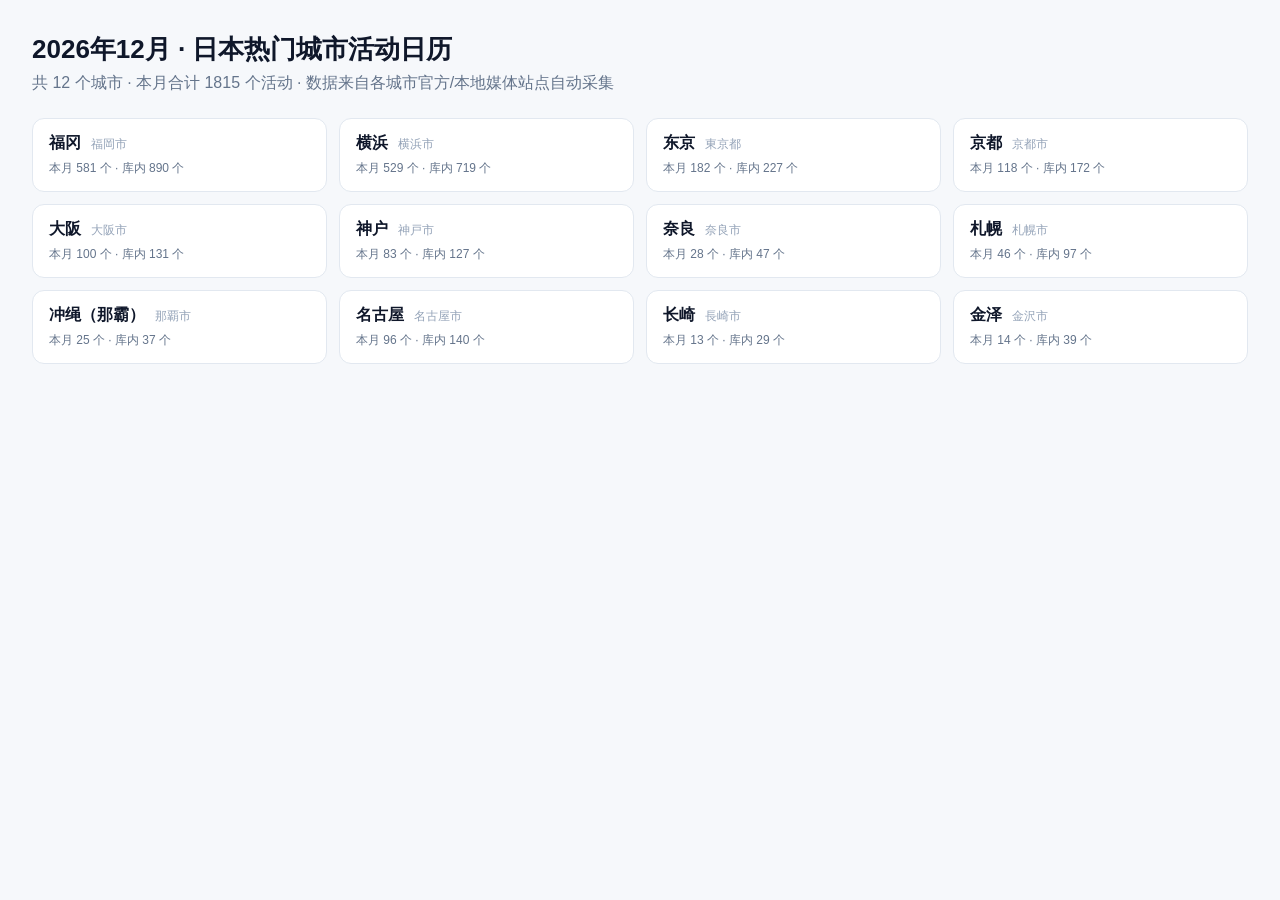
==== docs/2026-12/index.html @ 8df1f99e "feat: 日本热门城市活动日历（12 城市统一版，2,655 条真实活动）" ====
<!DOCTYPE html><html lang="zh-CN"><head><meta charset="utf-8">
<meta name="viewport" content="width=device-width,initial-scale=1"><title>2026-12 日本热门城市活动日历</title>
<style>body{font-family:-apple-system,"Hiragino Sans","Noto Sans JP",sans-serif;background:#f6f8fb;margin:0;padding:32px;color:#0f172a}
h1{font-size:26px;margin:0 0 6px}p.sub{color:#64748b;margin:0 0 24px}
ul{list-style:none;padding:0;display:grid;grid-template-columns:repeat(auto-fill,minmax(240px,1fr));gap:12px}
li{background:#fff;border:1px solid #e2e8f0;border-radius:12px;padding:14px 16px}
a{text-decoration:none;color:#0f172a;display:block}a span{color:#94a3b8;font-size:12px;margin-left:6px}
em{display:block;color:#64748b;font-style:normal;font-size:12px;margin-top:6px}</style></head><body>
<h1>2026年12月 · 日本热门城市活动日历</h1>
<p class="sub">共 12 个城市 · 本月合计 1815 个活动 · 数据来自各城市官方/本地媒体站点自动采集</p>
<ul><li><a href="fukuoka.html"><b>福冈</b> <span>福岡市</span></a><em>本月 581 个 · 库内 890 个</em></li>
<li><a href="yokohama.html"><b>横浜</b> <span>横浜市</span></a><em>本月 529 个 · 库内 719 个</em></li>
<li><a href="tokyo.html"><b>东京</b> <span>東京都</span></a><em>本月 182 个 · 库内 227 个</em></li>
<li><a href="kyoto.html"><b>京都</b> <span>京都市</span></a><em>本月 118 个 · 库内 172 个</em></li>
<li><a href="osaka.html"><b>大阪</b> <span>大阪市</span></a><em>本月 100 个 · 库内 131 个</em></li>
<li><a href="kobe.html"><b>神户</b> <span>神戸市</span></a><em>本月 83 个 · 库内 127 个</em></li>
<li><a href="nara.html"><b>奈良</b> <span>奈良市</span></a><em>本月 28 个 · 库内 47 个</em></li>
<li><a href="sapporo.html"><b>札幌</b> <span>札幌市</span></a><em>本月 46 个 · 库内 97 个</em></li>
<li><a href="okinawa.html"><b>冲绳（那霸）</b> <span>那覇市</span></a><em>本月 25 个 · 库内 37 个</em></li>
<li><a href="nagoya.html"><b>名古屋</b> <span>名古屋市</span></a><em>本月 96 个 · 库内 140 个</em></li>
<li><a href="nagasaki.html"><b>长崎</b> <span>長崎市</span></a><em>本月 13 个 · 库内 29 个</em></li>
<li><a href="kanazawa.html"><b>金泽</b> <span>金沢市</span></a><em>本月 14 个 · 库内 39 个</em></li></ul></body></html>
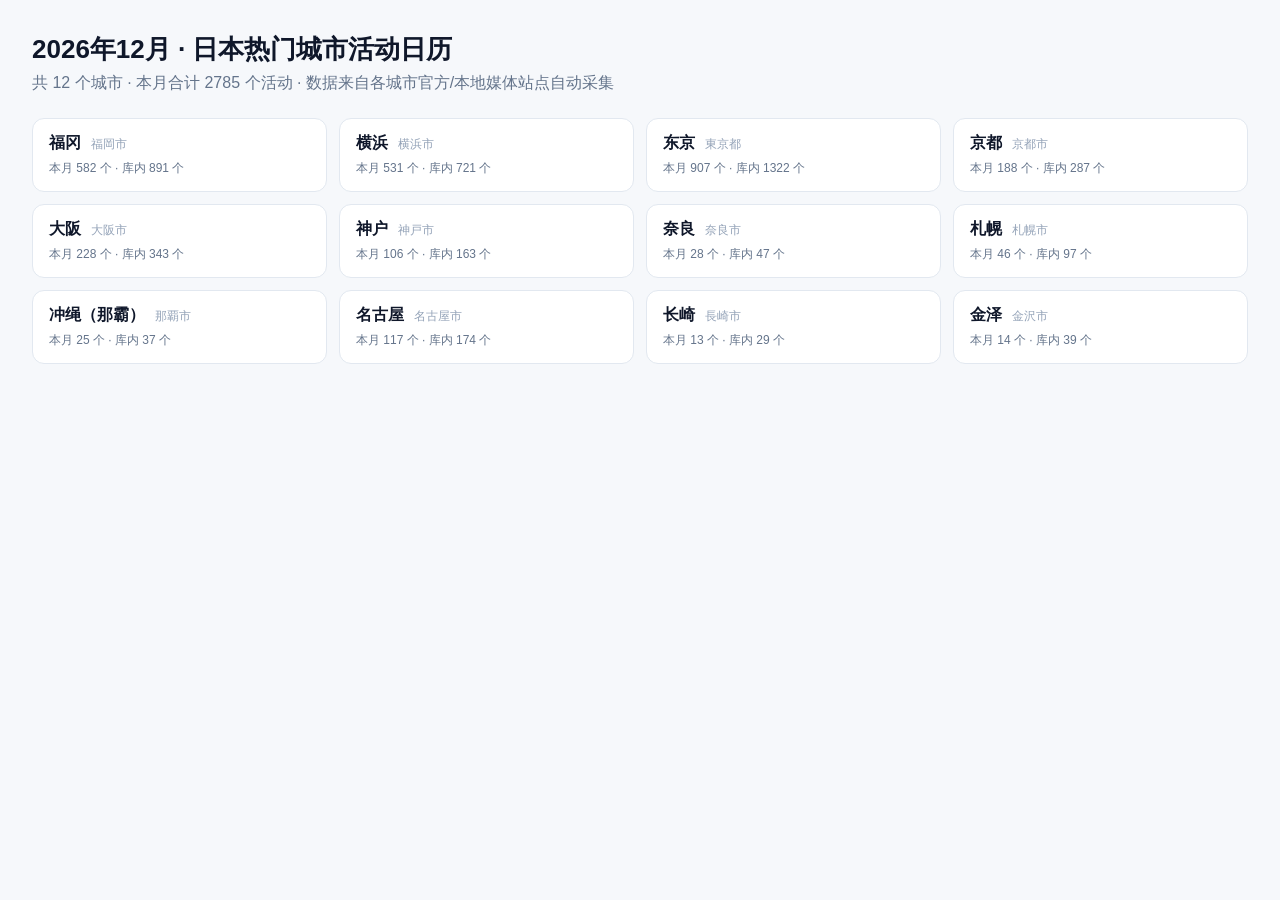
==== commit b24b4f85: "feat: walkerplus 按「全 N 件」自动翻页，东京 198→1307、大阪 131→343、京都 150→287" ====
--- a/docs/2026-12/index.html
+++ b/docs/2026-12/index.html
@@ -7,16 +7,16 @@
 a{text-decoration:none;color:#0f172a;display:block}a span{color:#94a3b8;font-size:12px;margin-left:6px}
 em{display:block;color:#64748b;font-style:normal;font-size:12px;margin-top:6px}</style></head><body>
 <h1>2026年12月 · 日本热门城市活动日历</h1>
-<p class="sub">共 12 个城市 · 本月合计 1815 个活动 · 数据来自各城市官方/本地媒体站点自动采集</p>
-<ul><li><a href="fukuoka.html"><b>福冈</b> <span>福岡市</span></a><em>本月 581 个 · 库内 890 个</em></li>
-<li><a href="yokohama.html"><b>横浜</b> <span>横浜市</span></a><em>本月 529 个 · 库内 719 个</em></li>
-<li><a href="tokyo.html"><b>东京</b> <span>東京都</span></a><em>本月 182 个 · 库内 227 个</em></li>
-<li><a href="kyoto.html"><b>京都</b> <span>京都市</span></a><em>本月 118 个 · 库内 172 个</em></li>
-<li><a href="osaka.html"><b>大阪</b> <span>大阪市</span></a><em>本月 100 个 · 库内 131 个</em></li>
-<li><a href="kobe.html"><b>神户</b> <span>神戸市</span></a><em>本月 83 个 · 库内 127 个</em></li>
+<p class="sub">共 12 个城市 · 本月合计 2785 个活动 · 数据来自各城市官方/本地媒体站点自动采集</p>
+<ul><li><a href="fukuoka.html"><b>福冈</b> <span>福岡市</span></a><em>本月 582 个 · 库内 891 个</em></li>
+<li><a href="yokohama.html"><b>横浜</b> <span>横浜市</span></a><em>本月 531 个 · 库内 721 个</em></li>
+<li><a href="tokyo.html"><b>东京</b> <span>東京都</span></a><em>本月 907 个 · 库内 1322 个</em></li>
+<li><a href="kyoto.html"><b>京都</b> <span>京都市</span></a><em>本月 188 个 · 库内 287 个</em></li>
+<li><a href="osaka.html"><b>大阪</b> <span>大阪市</span></a><em>本月 228 个 · 库内 343 个</em></li>
+<li><a href="kobe.html"><b>神户</b> <span>神戸市</span></a><em>本月 106 个 · 库内 163 个</em></li>
 <li><a href="nara.html"><b>奈良</b> <span>奈良市</span></a><em>本月 28 个 · 库内 47 个</em></li>
 <li><a href="sapporo.html"><b>札幌</b> <span>札幌市</span></a><em>本月 46 个 · 库内 97 个</em></li>
 <li><a href="okinawa.html"><b>冲绳（那霸）</b> <span>那覇市</span></a><em>本月 25 个 · 库内 37 个</em></li>
-<li><a href="nagoya.html"><b>名古屋</b> <span>名古屋市</span></a><em>本月 96 个 · 库内 140 个</em></li>
+<li><a href="nagoya.html"><b>名古屋</b> <span>名古屋市</span></a><em>本月 117 个 · 库内 174 个</em></li>
 <li><a href="nagasaki.html"><b>长崎</b> <span>長崎市</span></a><em>本月 13 个 · 库内 29 个</em></li>
 <li><a href="kanazawa.html"><b>金泽</b> <span>金沢市</span></a><em>本月 14 个 · 库内 39 个</em></li></ul></body></html>
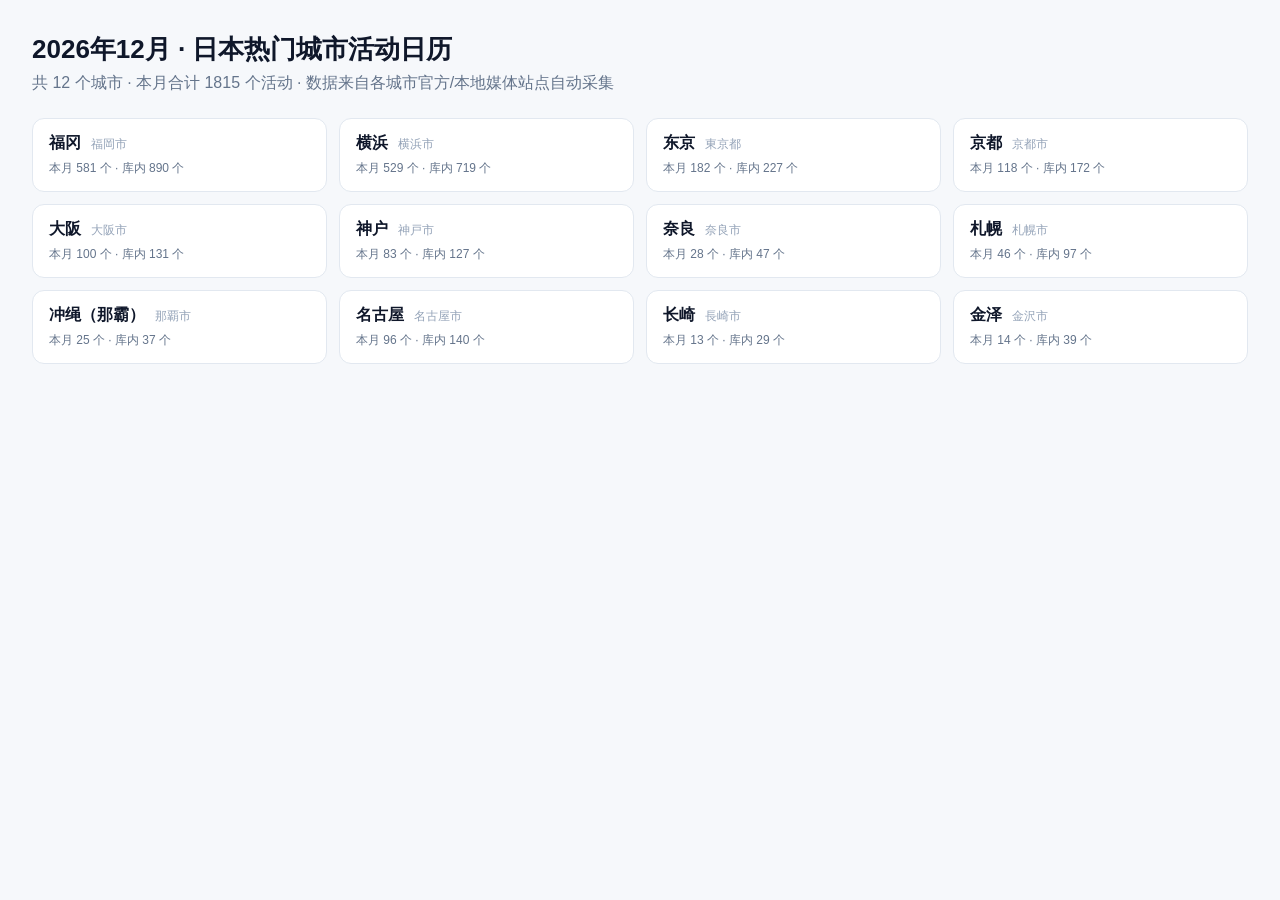
==== commit 5c04d520: "docs+data: 深翻页后库内 4,150 条，12 月 2,785 条，ICS 4,050" ====
--- a/docs/2026-12/index.html
+++ b/docs/2026-12/index.html
@@ -7,16 +7,16 @@
 a{text-decoration:none;color:#0f172a;display:block}a span{color:#94a3b8;font-size:12px;margin-left:6px}
 em{display:block;color:#64748b;font-style:normal;font-size:12px;margin-top:6px}</style></head><body>
 <h1>2026年12月 · 日本热门城市活动日历</h1>
-<p class="sub">共 12 个城市 · 本月合计 2785 个活动 · 数据来自各城市官方/本地媒体站点自动采集</p>
-<ul><li><a href="fukuoka.html"><b>福冈</b> <span>福岡市</span></a><em>本月 582 个 · 库内 891 个</em></li>
-<li><a href="yokohama.html"><b>横浜</b> <span>横浜市</span></a><em>本月 531 个 · 库内 721 个</em></li>
-<li><a href="tokyo.html"><b>东京</b> <span>東京都</span></a><em>本月 907 个 · 库内 1322 个</em></li>
-<li><a href="kyoto.html"><b>京都</b> <span>京都市</span></a><em>本月 188 个 · 库内 287 个</em></li>
-<li><a href="osaka.html"><b>大阪</b> <span>大阪市</span></a><em>本月 228 个 · 库内 343 个</em></li>
-<li><a href="kobe.html"><b>神户</b> <span>神戸市</span></a><em>本月 106 个 · 库内 163 个</em></li>
+<p class="sub">共 12 个城市 · 本月合计 1815 个活动 · 数据来自各城市官方/本地媒体站点自动采集</p>
+<ul><li><a href="fukuoka.html"><b>福冈</b> <span>福岡市</span></a><em>本月 581 个 · 库内 890 个</em></li>
+<li><a href="yokohama.html"><b>横浜</b> <span>横浜市</span></a><em>本月 529 个 · 库内 719 个</em></li>
+<li><a href="tokyo.html"><b>东京</b> <span>東京都</span></a><em>本月 182 个 · 库内 227 个</em></li>
+<li><a href="kyoto.html"><b>京都</b> <span>京都市</span></a><em>本月 118 个 · 库内 172 个</em></li>
+<li><a href="osaka.html"><b>大阪</b> <span>大阪市</span></a><em>本月 100 个 · 库内 131 个</em></li>
+<li><a href="kobe.html"><b>神户</b> <span>神戸市</span></a><em>本月 83 个 · 库内 127 个</em></li>
 <li><a href="nara.html"><b>奈良</b> <span>奈良市</span></a><em>本月 28 个 · 库内 47 个</em></li>
 <li><a href="sapporo.html"><b>札幌</b> <span>札幌市</span></a><em>本月 46 个 · 库内 97 个</em></li>
 <li><a href="okinawa.html"><b>冲绳（那霸）</b> <span>那覇市</span></a><em>本月 25 个 · 库内 37 个</em></li>
-<li><a href="nagoya.html"><b>名古屋</b> <span>名古屋市</span></a><em>本月 117 个 · 库内 174 个</em></li>
+<li><a href="nagoya.html"><b>名古屋</b> <span>名古屋市</span></a><em>本月 96 个 · 库内 140 个</em></li>
 <li><a href="nagasaki.html"><b>长崎</b> <span>長崎市</span></a><em>本月 13 个 · 库内 29 个</em></li>
 <li><a href="kanazawa.html"><b>金泽</b> <span>金沢市</span></a><em>本月 14 个 · 库内 39 个</em></li></ul></body></html>
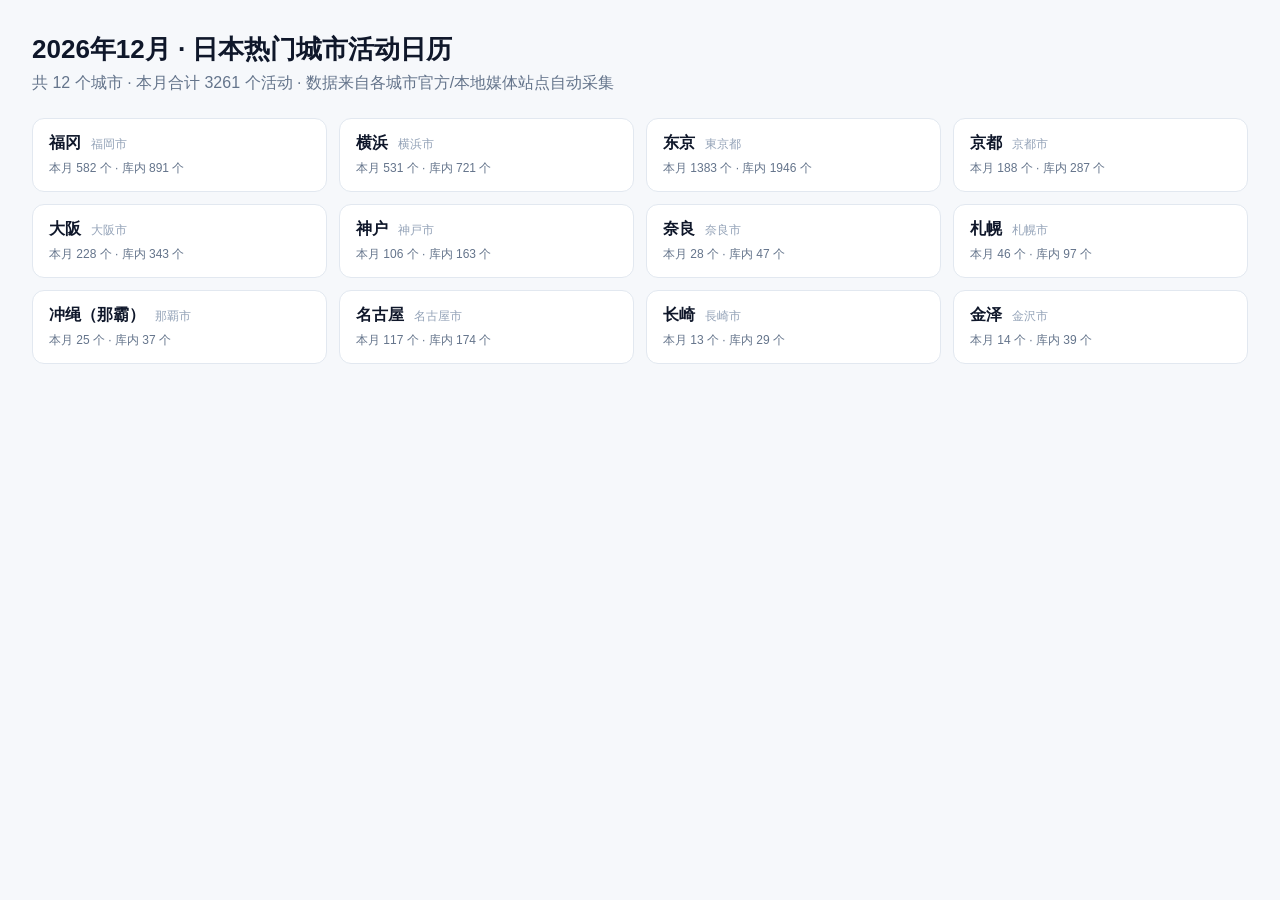
==== commit a8ae7804: "feat: Tokyo Art Beat source + fix walkerplus deep paging (4,774 events / 3,253 in Dec)" ====
--- a/docs/2026-12/index.html
+++ b/docs/2026-12/index.html
@@ -7,16 +7,16 @@
 a{text-decoration:none;color:#0f172a;display:block}a span{color:#94a3b8;font-size:12px;margin-left:6px}
 em{display:block;color:#64748b;font-style:normal;font-size:12px;margin-top:6px}</style></head><body>
 <h1>2026年12月 · 日本热门城市活动日历</h1>
-<p class="sub">共 12 个城市 · 本月合计 1815 个活动 · 数据来自各城市官方/本地媒体站点自动采集</p>
-<ul><li><a href="fukuoka.html"><b>福冈</b> <span>福岡市</span></a><em>本月 581 个 · 库内 890 个</em></li>
-<li><a href="yokohama.html"><b>横浜</b> <span>横浜市</span></a><em>本月 529 个 · 库内 719 个</em></li>
-<li><a href="tokyo.html"><b>东京</b> <span>東京都</span></a><em>本月 182 个 · 库内 227 个</em></li>
-<li><a href="kyoto.html"><b>京都</b> <span>京都市</span></a><em>本月 118 个 · 库内 172 个</em></li>
-<li><a href="osaka.html"><b>大阪</b> <span>大阪市</span></a><em>本月 100 个 · 库内 131 个</em></li>
-<li><a href="kobe.html"><b>神户</b> <span>神戸市</span></a><em>本月 83 个 · 库内 127 个</em></li>
+<p class="sub">共 12 个城市 · 本月合计 3261 个活动 · 数据来自各城市官方/本地媒体站点自动采集</p>
+<ul><li><a href="fukuoka.html"><b>福冈</b> <span>福岡市</span></a><em>本月 582 个 · 库内 891 个</em></li>
+<li><a href="yokohama.html"><b>横浜</b> <span>横浜市</span></a><em>本月 531 个 · 库内 721 个</em></li>
+<li><a href="tokyo.html"><b>东京</b> <span>東京都</span></a><em>本月 1383 个 · 库内 1946 个</em></li>
+<li><a href="kyoto.html"><b>京都</b> <span>京都市</span></a><em>本月 188 个 · 库内 287 个</em></li>
+<li><a href="osaka.html"><b>大阪</b> <span>大阪市</span></a><em>本月 228 个 · 库内 343 个</em></li>
+<li><a href="kobe.html"><b>神户</b> <span>神戸市</span></a><em>本月 106 个 · 库内 163 个</em></li>
 <li><a href="nara.html"><b>奈良</b> <span>奈良市</span></a><em>本月 28 个 · 库内 47 个</em></li>
 <li><a href="sapporo.html"><b>札幌</b> <span>札幌市</span></a><em>本月 46 个 · 库内 97 个</em></li>
 <li><a href="okinawa.html"><b>冲绳（那霸）</b> <span>那覇市</span></a><em>本月 25 个 · 库内 37 个</em></li>
-<li><a href="nagoya.html"><b>名古屋</b> <span>名古屋市</span></a><em>本月 96 个 · 库内 140 个</em></li>
+<li><a href="nagoya.html"><b>名古屋</b> <span>名古屋市</span></a><em>本月 117 个 · 库内 174 个</em></li>
 <li><a href="nagasaki.html"><b>长崎</b> <span>長崎市</span></a><em>本月 13 个 · 库内 29 个</em></li>
 <li><a href="kanazawa.html"><b>金泽</b> <span>金沢市</span></a><em>本月 14 个 · 库内 39 个</em></li></ul></body></html>
